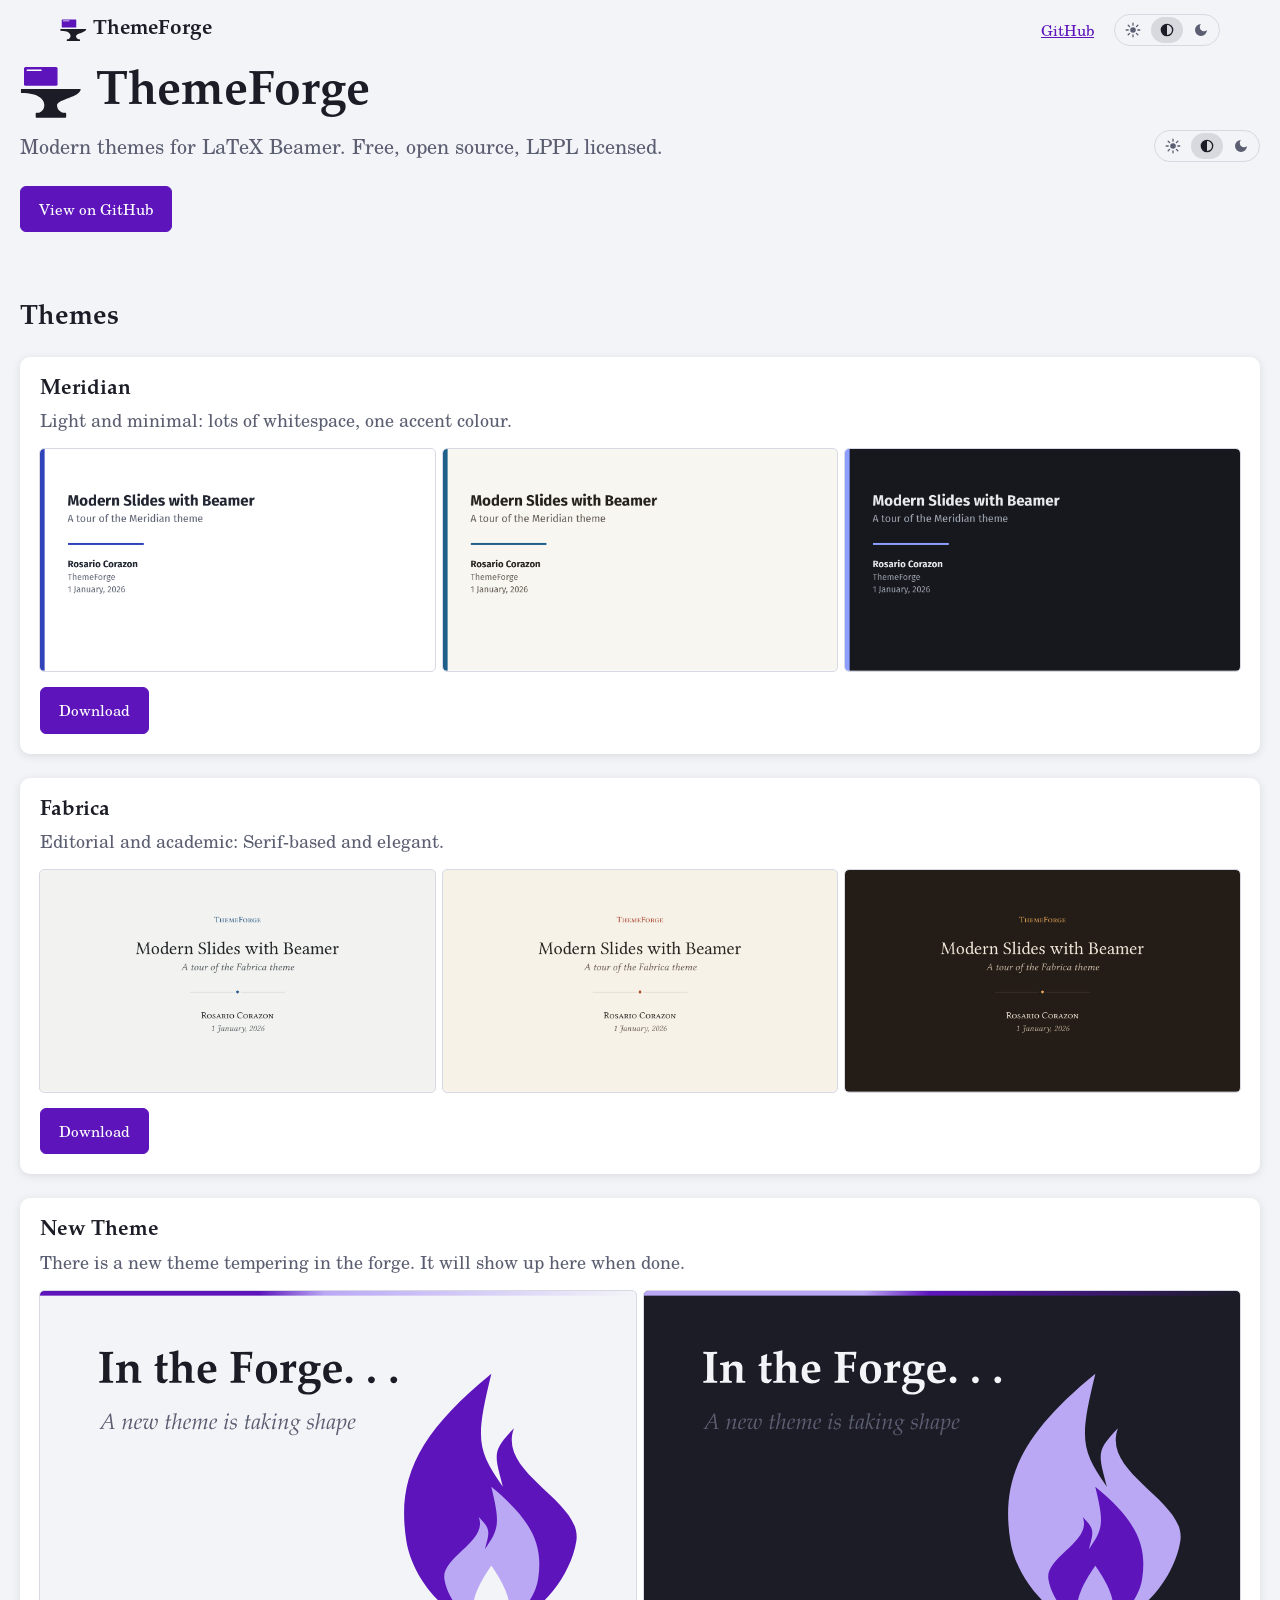
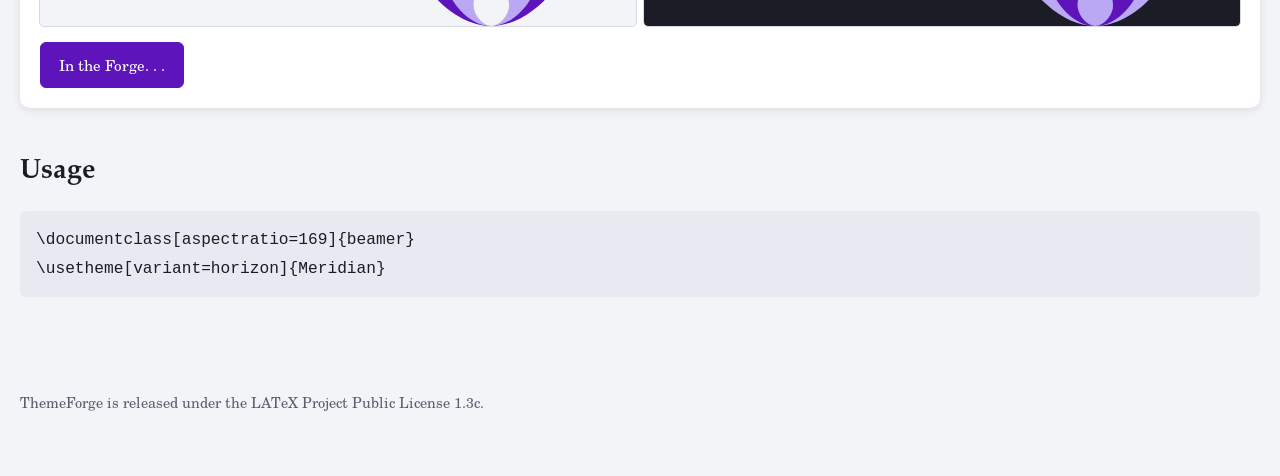
==== docs/index.html @ ceca9fcd "Removed 'coming soon' text. It was redundant, with the 'In the Forge' card." ====
<!DOCTYPE html>
<html lang="en">

<head>
    <meta charset="utf-8">
    <meta name="viewport" content="width=device-width, initial-scale=1">
    <title> ThemeForge: modern Beamer themes</title>
    <script src="mode.js"></script>
    <meta name="description" content="Free, modern themes for LaTeX Beamer presentations.">
    <link rel="stylesheet" href="style.css">
    <link rel="icon" href="icons/favicon.svg" type="image/svg+xml">
    <link rel="apple-touch-icon" href="icons/apple-touch-icon.png">
    <script src="home.js" defer></script>
</head>

<body>
    <header class="site-head reveal">
    <div class="wrap">
        <a class="brand" href="./">
            <svg class="logo" viewBox="35.55 22.88 32.09 27.49" aria-hidden="true">
                <path class="logo-anvil" d="m 67.138019,34.792707 c 0,4.233333 -12.303125,5.38675 -12.303125,8.466666 0,3.079916 3.175,3.96875 3.175,3.96875 h 1.058333 c 0.293158,0 0.529167,0.236009 0.529167,0.529167 v 1.5875 c 0,0.293158 -0.236009,0.529167 -0.529167,0.529167 H 44.25156 c -0.293158,0 -0.529166,-0.236009 -0.529166,-0.529167 v -1.5875 c 0,-0.293158 0.236008,-0.529167 0.529166,-0.529167 h 1.058334 c 0,0 2.910416,-0.888834 2.910416,-3.96875 0,-2.545563 -2.116667,-6.35 -12.170833,-6.35 v -2.116666 z"/>
                <rect class="logo-slide" x="37.636982" y="23.382547" width="17.4625" height="9.8226576" rx="0.79375"/>
                <rect class="logo-title" x="38.959904" y="24.738539" width="7.9375" height="0.79375" rx="0.396875"/>
              </svg>ThemeForge
            </a>
        <nav aria-label="Main">
            <a href="https://github.com/rose-ember-forge/ThemeForge" target="_blank" rel="noopener">GitHub</a>
            <!-- <button type="button" class="mode-btn" id="mode-btn">Auto</button> -->
            <div class="mode-switch" role="group" aria-label="Colour mode">
                <button type="button" data-mode-btn="light" aria-pressed="false" aria-label="Light" title="Light"></button>
                <button type="button" data-mode-btn="auto"  aria-pressed="true"  aria-label="Auto: follow the system" title="Auto"></button>
                <button type="button" data-mode-btn="dark"  aria-pressed="false" aria-label="Dark" title="Dark"></button>
            </div>
        </nav>
    </div>
    </header>

    <header class="hero">
    <h1><svg class="logo" viewBox="35.55 22.88 32.09 27.49" aria-hidden="true">
        <path class="logo-anvil" d="m 67.138019,34.792707 c 0,4.233333 -12.303125,5.38675 -12.303125,8.466666 0,3.079916 3.175,3.96875 3.175,3.96875 h 1.058333 c 0.293158,0 0.529167,0.236009 0.529167,0.529167 v 1.5875 c 0,0.293158 -0.236009,0.529167 -0.529167,0.529167 H 44.25156 c -0.293158,0 -0.529166,-0.236009 -0.529166,-0.529167 v -1.5875 c 0,-0.293158 0.236008,-0.529167 0.529166,-0.529167 h 1.058334 c 0,0 2.910416,-0.888834 2.910416,-3.96875 0,-2.545563 -2.116667,-6.35 -12.170833,-6.35 v -2.116666 z"/>
        <rect class="logo-slide" x="37.636982" y="23.382547" width="17.4625" height="9.8226576" rx="0.79375"/>
        <rect class="logo-title" x="38.959904" y="24.738539" width="7.9375" height="0.79375" rx="0.396875"/>
      </svg>ThemeForge</h1>
    <div class="hero-line" id="hero-line">

        <p>Modern themes for LaTeX Beamer. Free, open source, LPPL licensed.</p>
        <!-- Add `rel="noopener" within <a...> if I ever want that the new tab GitHub not reach back to the ThemeForge page. -->
        <div class="mode-switch" role="group" aria-label="Colour mode">
            <button type="button" data-mode-btn="light" aria-pressed="false" aria-label="Light" title="Light"></button>
            <button type="button" data-mode-btn="auto"  aria-pressed="true"  aria-label="Auto: follow the system" title="Auto"></button>
            <button type="button" data-mode-btn="dark"  aria-pressed="false" aria-label="Dark" title="Dark"></button>
        </div>
    </div>
    <a class="button" href="https://github.com/rose-ember-forge/ThemeForge" target="_blank">View on GitHub</a>
</header>

<main>

    <section id="themes">
        <h2>Themes</h2>

        <div class="cards">

            <article class="card">
              <h3><a href="themes/Meridian/">Meridian</a></h3>
              <p>Light and minimal: lots of whitespace, one accent colour.</p>
              <div class="thumbs">
                <img src="themes/Meridian/img/Meridian-zenith.png" alt="Meridian, zenith variant" loading="lazy">
                <img src="themes/Meridian/img/Meridian-horizon.png" alt="Meridian, horizon variant" loading="lazy">
                <img src="themes/Meridian/img/Meridian-nadir.png"  alt="Meridian, nadir variant" loading="lazy">
              </div>
              <a class="button" href="https://github.com/rose-ember-forge/ThemeForge/releases/latest/download/ThemeForge-Meridian.zip">Download</a>
            </article>

            <article class="card">
              <h3><a href="themes/Fabrica/">Fabrica</a></h3>
              <p>Editorial and academic: Serif-based and elegant.</p>
              <div class="thumbs">
                <img src="themes/Fabrica/img/Fabrica-linen.png" alt="Fabrica, linen variant" loading="lazy">
                <img src="themes/Fabrica/img/Fabrica-paper.png" alt="Fabrica, paper variant" loading="lazy">
                <img src="themes/Fabrica/img/Fabrica-walnut.png" alt="Fabrica, walnut variant" loading="lazy">
              </div>
              <a class="button" href="https://github.com/rose-ember-forge/ThemeForge/releases/latest/download/ThemeForge-Fabrica.zip">Download</a>
            </article>

            <article class="card is-forging">
                <h3>New Theme</h3>
                <p>There is a new theme tempering in the forge. It will show up here when done.</p>
                <div class="thumbs">
                    <img src="img/In-The-Forge-Light.svg" alt="Ïn the forge slide screenshot, light variant" width="1280" height="720" loading="lazy">
                    <img src="img/In-The-Forge-Dark.svg" alt="Ïn the forge slide screenshot, dark variant" width="1280" height="720" loading="lazy">
                </div>
                <span class="button forge-btn">In the Forge. . .</span>
            </article>
        
        </div>
    </section>

    <section id="use">
        <h2>Usage</h2>
        <pre><code>\documentclass[aspectratio=169]{beamer}
\usetheme[variant=horizon]{Meridian}</code></pre>
    </section>
</main>

<footer>
    <p>ThemeForge is released under the LATeX Project Public License 1.3c.</p>
</footer>

</body>
</html>
---- docs/style.css ----
/* Fonts */
@font-face { font-family: "TeX Gyre Pagella"; font-weight: 400; font-style: normal; font-display: swap; src: url("fonts/texgyrepagella-regular-subset.woff2") format("woff2"); }
@font-face { font-family: "TeX Gyre Pagella"; font-weight: 400; font-style: italic; font-display: swap; src: url("fonts/texgyrepagella-italic-subset.woff2") format("woff2"); }
@font-face { font-family: "TeX Gyre Pagella"; font-weight: 700; font-style: normal; font-display: swap; src: url("fonts/texgyrepagella-bold-subset.woff2") format("woff2"); }
@font-face { font-family: "TeX Gyre Schola"; font-weight: 400; font-style: normal; font-display: swap; src: url("fonts/texgyreschola-regular-subset.woff2") format("woff2"); }
@font-face { font-family: "TeX Gyre Schola"; font-weight: 400; font-style: italic; font-display: swap; src: url("fonts/texgyreschola-italic-subset.woff2") format("woff2"); }
@font-face { font-family: "TeX Gyre Schola"; font-weight: 700; font-style: normal; font-display: swap; src: url("fonts/texgyreschola-bold-subset.woff2") format("woff2"); }


/* Colours */


:root {
	color-scheme: light dark;
	/*--bg:         light-dark(#F6F7F9, #131519) ;
    --surface:    light-dark(#FFFFFF, #1B1E24) ;
    --ink:        light-dark(#1C1F26, #E7E9ED) ;
    --muted:      light-dark(#586070, #A3AAB6) ;
    --line:       light-dark(#D9DDE3, #2E333C) ;
    --accent:     light-dark(#7F1734, #DF537B) ;
    --on-accent:  light-dark(#FFFFFF, #1B1E24) ;
    --code-bg:    light-dark(#ECEEF2, #22262D) ;
    --shadow:     light-dark(rgba(0, 0, 0, 0.1), rgba(0, 0, 0, 0.4);) 

	--edge: 		color-mix(in srgb, var(--ink) 30%, transparent); */

	/* Verdigris Palette */	
 	/* --bg:         light-dark(#F2F7F2, #111D15);
    --surface:    light-dark(#FFFFFF, #191F1E);
    --ink:        light-dark(#18201E, #E5EFE9);
    --muted:      light-dark(#55625E, #9EACA8);
    --line:       light-dark(#D3DBD8, #2A3432);
    --accent:     light-dark(#0b6150, #5eddc2);
    --on-accent:  light-dark(#FFFFFF, #0C1F1B);
    --code-bg:    light-dark(#E6ECEA, #1F2726);
    --shadow:     light-dark(rgba(0, 0, 0, 0.10), rgba(0, 0, 0, 0.4)); */

	/* Temper Palette */
	--bg:         light-dark(#F3F4F8, #13131A);
    --surface:    light-dark(#FFFFFF, #1B1C25);
    --ink:        light-dark(#1B1C26, #E8E8EF);
    --muted:      light-dark(#5A5E70, #A5A8BA);
    --line:       light-dark(#D6D9E4, #2E3040);
    --accent:     light-dark(#5D15BB, #BAA8F5);
    --on-accent:  light-dark(#FFFFFF, #17132B);
    --code-bg:    light-dark(#E8EAF2, #222331);
    --shadow:     light-dark(rgba(0, 0, 0, 0.10), rgba(0, 0, 0, 0.4));

	/* Brass Palette */
	/* --bg:         light-dark(#F5F4F0, #161513);
    --surface:    light-dark(#FFFFFF, #1E1D1A);
    --ink:        light-dark(#1F1D19, #ECEAE4);
    --muted:      light-dark(#605B50, #ACA79B);
    --line:       light-dark(#DDD9CF, #33312B);
    --accent:     light-dark(#7A5A0A, #DDB95C);
    --on-accent:  light-dark(#FFFFFF, #1E1806);
    --code-bg:    light-dark(#ECE9E1, #25231F);
    --shadow:     light-dark(rgba(0, 0, 0, 0.10), rgba(0, 0, 0, 0.4)); */

	/* Fonts */
	--font-heading:     "TeX Gyre Pagella", "Palatino Linotype", Palatino, serif;
	--font-body:        "TeX Gyre Schola", "Century Schoolbook", Georgia, serif;
	--font-code:        "Fira Mono", ui-monospace, Consolas, monospace;
}

:root[data-mode="light"] { color-scheme: light; }
:root[data-mode="dark"] { color-scheme: dark; }


/* Fade to change looks */
:root { --fade: 800ms; }
@media (prefers-reduced-motion: no-preference) {
	:root.is-switching,
	:root.is-switching *,
	:root.is-switching *::before,
	:root.is-switching *::after {
		transition: background-color var(--fade) ease, 
					color var(--fade) ease,
		            border-color var(--fade) ease, 
					box-shadow var(--fade) ease,
					fill var(--fade) ease,
		            outline-color var(--fade) ease !important;
	}
}

body, .card, .panel, pre {
    transition: background-color 800ms ease, color 1300ms ease, border-color 800ms ease;
}
@media (prefers-reduced-motion: reduce) {
    * {transition: none !important;}
}


/* Base */
* { box-sizing: border-box; }
body {
	margin: 0;
	background: var(--bg);
	color: var(--ink);
	font-family: var(--font-body);
	font-size: 18px;
	line-height: 1.6;
}
main, .hero, footer {
	max-width: 1280px;
	margin: 0 auto;
	padding: 0 20px;
}
h1, h2, h3 { 
    font-family: var(--font-heading); 
    line-height: 1.2; 
}
a { color: var(--accent); }
:focus-visible { 
    outline: 3px solid var(--accent); 
    outline-offset: 3px; 
}


/* Header */
.hero { 
    padding-top: 64px; 
    padding-bottom: 48px; 
}
.hero h1 { 
    font-size: clamp(2.25rem, 10vw, 3rem);
    margin: 0 0 8px;
}
.hero p { 
    font-size: 1.25rem; 
    color: var(--muted); 
    margin: 0 0 24px; 
}
.button {
    display: inline-block;
    padding: 10px 18px;
    border: 1px solid var(--accent);
    border-radius: 6px;
    background: var(--accent);
    color: var(--on-accent);
    font: inherit;
    font-size: .95rem;
    text-decoration: none;
    cursor: pointer;
	/* transition: background-color 800ms ease, color 800ms ease; */
}

.button.quiet { 
    background: transparent; 
    color: var(--accent); 
}

/* Theme cards on the home page */
.cards {
	display: grid;
	grid-template-columns: 1fr;
	gap: 24px;
}
.card {
	position: relative;          /* the stretched link below fills this box */
	padding: 20px;
	border-radius: 10px;
	background: var(--surface);
	box-shadow: 0 2px 10px var(--shadow);
}
.card:hover { 
	box-shadow: 0 4px 18px var(--shadow); 
	/* transform: translateY(-2px); */
}
.card h3 { margin: 0 0 4px; }
.card h3 a { 
    color: inherit; 
    text-decoration: none; 
}
.card h3 a::after {            /* the stretched link: covers the whole card */
	content: "";
	position: absolute;
	inset: 0;
	border-radius: inherit;
}
.card:focus-within { 
	outline: 3px solid var(--accent); 
	outline-offset: 2px; 
}
.card h3 a:focus-visible { outline: none; }   /* the card shows the outline instead */
.card p { 
	margin: 0 0 14px; 
	color: var(--muted); 
}
.thumbs {
	display: grid;
	grid-template-columns: repeat(3, 1fr);
	gap: 8px;
	margin-bottom: 16px;
}
.thumbs img {
	display: block;
	width: 100%;
	height: auto;
	border-radius: 4px;
	outline: 1px solid var(--line);   /* keeps white slides visible on a white card */
}
.card .button {
	position: relative;          /* lifts the button above the stretched link */
	z-index: 1;
}

/* A card for a theme still in the forge */
.card.is-forging .thumbs { grid-template-columns: 1.5fr 1.5fr; }
.card.is-forging:hover { box-shadow: 0 2px 10px var(--shadow); }
.button.forg-btn {
	background: transparent;
	color: var(--muted);
	cursor: default;
	user-select: none;
}

/* Theme pages */
/* Sticky header: brand on the left, links and the mode button on the right.
   --head-h is its height. Everything else that sticks to the top
   (the floating look switcher) sits below it, using the same number. */
:root { --head-h: 60px; }
html { scroll-padding-top: calc(var(--head-h) + 12px); }   /* #links don't land under the header */

.site-head {
	position: sticky;
	top: 0;
	z-index: 20;                          /* above the look switcher (10) */
	border-bottom: 1px solid var(--line);
	background: color-mix(in srgb, var(--bg) 85%, transparent);
	backdrop-filter: blur(12px);
	-webkit-backdrop-filter: blur(12px);
}
@supports not ((backdrop-filter: blur(1px)) or (-webkit-backdrop-filter: blur(1px))) {
	.site-head { background: var(--bg); }
}
.site-head .wrap {
	max-width: 1200px;
	min-height: var(--head-h);
	margin: 0 auto;
	padding: 0 20px;
	display: flex;
	align-items: center;
	justify-content: space-between;
	gap: 16px;
}
.brand {
	font-family: var(--font-heading);
	font-weight: 700;
	font-size: 1.3rem;
	color: var(--ink);
	text-decoration: none;
}
.site-head nav {
	display: flex;
	gap: 20px;
	font-size: .95rem;
	align-items: center;
}

@media (max-width: 480px) {
	.brand { font-size: 1.15rem; }
	.site-head nav { gap: 14px; }
}

main .wrap { padding-top: 40px; }
main .wrap > * { min-width: 0; }   /* long code scrolls inside its box instead of widening the page */
.intro {
	display: grid;
	gap: 14px;
	max-width: 60rem;
}
.intro h1 { font-size: clamp(2.4rem, 6vw, 3.6rem); margin: 0; }
.intro p { margin: 0; }
.crumb {
	font-size: .9rem;
	color: var(--muted);
}
.actions {
	display: flex;
	gap: 12px;
	flex-wrap: wrap;
	margin-top: 6px;
}
.site-foot { border-top: 1px solid var(--line); }

.back { 
	display: inline-block; 
	margin-bottom: 16px; 
}
section { margin-bottom: 48px; }
.variants {
	display: grid;
	grid-template-columns: repeat(auto-fit, minmax(280px, 1fr));
	gap: 20px;
}
figure { margin: 0; }
figcaption { 
	margin-top: 6px; 
	color: var(--muted); 
	font-size: .9rem; 
}
table { 
	border-collapse: collapse; 
	width: 100%; 
}
th, td { 
	text-align: left; 
	padding: 8px 12px; 
	border-bottom: 1px solid var(--line); 
}

/* Background for the screenshots and live slide*/
.gallery, .live-figure {
	background: color-mix(in srgb, var(--ink) 12%, var(--bg));
	padding: 24px;
	border-radius: 12px;
}

/* Code */
pre {
	background: var(--code-bg);
	padding: 14px 16px;
	border-radius: 6px;
	overflow-x: auto;
	margin: 0;
}
code { 
	font-family: var(--font-code); 
	font-size: .9em; 
}

/* Click to enlarge (zoom.js) */
.zoom { 
	display: block; 
	cursor: zoom-in; 
}
.zoom img {
	display: block;
	width: 100%;
	height: auto;
	border-radius: 6px;
	box-shadow: 0 2px 10px var(--shadow);
}
.zoom-view {
	padding: 0;
	border: none;
	background: transparent;
	max-width: 95vw;
	max-height: 95vh;
	overflow: visible;
	cursor: zoom-out;
}
.zoom-view::backdrop { background: rgba(0, 0, 0, .8); }
.zoom-view img {
	display: block;
	max-width: 95vw;
	max-height: 90vh;
	width: auto;
	height: auto;
	border-radius: 6px;
}
.zoom-view button {
	position: absolute;
	top: 8px;
	right: 8px;
	width: 36px;
	height: 36px;
	border: none;
	border-radius: 50%;
	background: var(--surface);
	color: var(--ink);
	font-size: 22px;
	line-height: 1;
	cursor: pointer;
	box-shadow: 0 1px 6px rgba(0, 0, 0, .3);
}

/* Look switcher  */
.look { 
	display: grid; 
	gap: 8px; 
}
.look .label { 
	font-size: .9rem; 
	color: var(--muted); 
}

.look-label {
	margin: 0 0 8px;
	font-size: 0.9rem;
	color: var(--muted);
}
/* The look bar holds two pills: "ThemeForge default" on its own, and the
   variants together. Side by side on wide screens, stacked on phones.
   The whole bar is sticky, but only the variants float: the default fades
   out and the variants slide to the middle.
   Rule: nothing inside the bar may change size when it floats. If the bar
   gets shorter, the browser shifts the page to make up for it, which
   un-floats the bar, which makes it taller again... and the page judders.
   So the default is hidden with opacity/visibility (it keeps its space),
   never with display: none. */
.look-bar {
	position: sticky;
	display: flex;
	flex-wrap: wrap;
	gap: 8px;
	/* --variants-y is how far the variants sit below the top of the bar
	   (0 when side by side, one row when stacked). theme-page.js measures it.
	   Subtracting it makes the variants, not the hidden default, line up
	   under the header. */
	top: calc(var(--head-h) + 12px - var(--variants-y, 0px));
	z-index: 10;
	margin-bottom: 48px;
	container-type: inline-size;
	pointer-events: none;
}
.look-bar .seg { pointer-events: auto; }

.look-bar .look-default {
	transition: opacity 300ms ease, visibility 300ms;
}
.look-bar.is-floating .look-default {
	opacity: 0;
	visibility: hidden;                   /* also takes it out of Tab order */
}

.look-bar .look-variants {
	transition: translate 500ms ease,
				background-color 500ms ease,
				box-shadow 500ms ease,
				border-color 500ms ease;
}
/* --variants-x is how far the variants sit from the left of the bar
   (the default's width + gap when side by side, 0 when stacked). */
.look-bar.is-floating .look-variants {
	translate: calc(50cqw - 50% - var(--variants-x, 0px)) 0;
	background: color-mix(in srgb, var(--surface) 90%, transparent);
	backdrop-filter: blur(12px) saturate(1.3);
	-webkit-backdrop-filter: blur(12px) saturate(1.3);
	border-color: color-mix(in srgb, var(--ink) 16%, transparent);
	box-shadow: 0 1px 2px var(--shadow), 0 8px 24px var(--shadow);
}

/* Phones: stack them, the default as wide as the variants. */
@media (max-width: 520px) {
	.look-bar {
		display: grid;
		grid-template-columns: max-content;
		justify-content: center;
	}
	.look-bar .look-default { justify-self: stretch; }
	.look-default button { width: 100%; }
}

@supports not ((backdrop-filter:blur(1px)) or (-webkit-backdrop-filter: blur(1px))) {
	.look-bar.is-floating .look-variants {
		background: color-mix(in srgb, var(--surface) 96%, transparent);
	}
}

@media (prefers-reduced-motion: reduce) {
	.look-bar .look-default, .look-bar .look-variants { transition: none; }
}

.seg { 
	display: inline-flex; 
	flex-wrap: wrap; 
	border: 1px solid var(--line); 
	border-radius: 8px; 
	overflow: hidden; 
	background: var(--surface); 
	justify-self: start; 
}
.seg button { 
	border: 0; 
	background: transparent; 
	color: var(--ink); 
	font: inherit; 
	font-size: .95rem; 
	padding: 8px 16px; 
	cursor: pointer; 
}
.seg button + button { border-left: 1px solid var(--line); }
.seg button[aria-pressed="true"] { 
	background: var(--accent); 
	color: var(--on-accent); 
}

/* Screenshots: three rows of two */
.shots, .try {
	display: grid;
	gap: 16px;
}
.shots h2, .try h2 { margin: 0; }
.gallery {
	display: grid;
	grid-template-columns: 1fr 1fr;
	gap: 24px;
}
.gallery figure {
	display: grid;
	gap: 6px;
	min-width: 0;
}
.gallery figcaption, .live-figure figcaption, .note {
	margin: 0;
	font-size: .95rem;
	color: var(--muted);
	text-align: center;
}
.gallery .zoom img {
	aspect-ratio: 16 / 9;
	outline: 1px solid var(--line);   /* keeps dark slides visible on a dark page */
}

/* Live slide: full width of the page */
.live-figure {
	display: grid;
	gap: 8px;
	container-type: inline-size;
	container-name: live-figure;
}


/* Customise panel */
.panel { 
	background: var(--surface); 
	border: 1px solid var(--line); 
	border-radius: 12px; 
}
.panel > summary { 
	cursor: pointer; 
	padding: 14px 18px; 
	font-weight: 700; 
	font-family: var(--font-heading); 
}
.panel .inner { 
	padding: 0 28px 18px; 
	display: grid; 
	gap: 14px; 
}
.panel[open] > summary { background: linear-gradient(var(--line), var(--line)) center bottom / 95% 1px no-repeat; }
.panel[open] .inner { padding-top: 18px; }
.swatches { 
	display: flex; 
	gap: 10px; 
	flex-wrap: wrap; 
	align-items: center; 
}
.swatch { 
	width: 34px; 
	height: 34px; 
	border-radius: 50%; 
	border: 2px solid var(--surface); 
	box-shadow: 0 0 0 1px var(--line); 
	cursor: pointer; 
	padding: 0; 
}
.swatch[aria-pressed="true"] { box-shadow: 0 0 0 2px var(--ink); }
.picker { 
	display: flex; 
	gap: 10px; 
	align-items: center; 
	flex-wrap: wrap; 
	font-size: 0.95rem; 
}
.picker input[type="color"] { 
	width: 44px; 
	height: 34px; 
	border: 1px solid var(--line); 
	border-radius: 6px; 
	background: var(--surface); 
	padding: 2px; 
}
.contrast { 
	font-size: 0.9rem; 
	margin: 0; 
	color: var(--muted); 
}
.contrast.warn { color: var(--ink); }
.contrast.warn::before { content: "⚠ "; }

@media (min-width: 720px) {
	.panel .inner {
		grid-template-columns: minmax(0, 1fr) minmax(0, 20rem);
		grid-template-rows: auto auto auto 1fr;   /* the empty 4th row soaks up the key's extra height */
		align-items: start;
	}
	.panel .inner > * { grid-column: 1; }
	.panel .inner > .grades { grid-column: 2; grid-row: 1 / -1; }
}
.grades {
	padding: 12px 14px;
	border-radius: 8px;
	background: color-mix(in srgb, var(--ink) 5%, var(--surface));
	font-size: .85rem;
	line-height: 1.45;
	color: var(--muted);
}
.grades h3 { margin: 0 0 6px; font-size: .95rem; color: var(--ink); }
.grades p { margin: 0 0 8px; }
.grades dl { margin: 0; display: grid; grid-template-columns: auto 1fr; gap: 4px 10px; }
.grades dt { font-weight: 700; color: var(--ink); }
.grades dd { margin: 0; }

/* Snippet + copy button */
.snippet { 
	display: grid; 
	gap: 8px; 
	grid-template-columns: minmax(0, 1fr); 
}
.snippet .row { 
	display: flex; 
	gap: 10px; 
	align-items: stretch; 
}
.snippet pre { 
	flex: 1; 
	min-width: 0; 
}
.copied { 
	font-size: 0.85rem; 
	color: var(--muted); 
	min-height: 1.4em; 
}

.live-stage {
	container-type: inline-size;
	display: grid;
	grid-template-columns: minmax(0, 1fr) auto;
	gap: 16px;
	width: 100%;
	/* Keep the slide no taller than about 55% of the screen, so the heading,
	   slide, squares and the Customise button fit on one screen.
	   55vh x 16/9 is the slide's width at that height; 140px is the squares' column. */
	max-width: calc(55vh * 16 / 9 + 16px + 140px);
	max-width: calc(55svh * 16 / 9 + 16px + 140px);   /* svh ignores the phone's sliding address bar */
	margin-inline: auto;
}
.live-slot { 
	container-type: inline-size; /* the slide's 100cqw = this box */
}   

.pairs {
	--t: min(9cqw, 104px);           /* square side: 9% of the stage, at most 104px */
	list-style: none;
	margin: 0;
	padding: 0;
	display: flex;
	flex-direction: column;
	justify-content: space-between;  /* spread the four squares over the slide's height */
	gap: 8px;
}
.pair {
	display: grid;
	justify-items: center;
	gap: 4px;
}
.pair-chip {
	width: var(--t);
	aspect-ratio: 1;
	display: grid;
	place-content: center;
	text-align: center;
	border-radius: 10px;
	box-shadow: 0 0 0 1px var(--edge);
	font-family: inherit;
}
.pair-chip b {
	font-size: calc(var(--t) * .36);
	line-height: 1;
}
.pair-ratio {
	font-size: max(10px, calc(var(--t) * .12));
	margin-top: 4px;
	font-variant-numeric: tabular-nums;
}
.pair-name {
	font-size: .75rem;
	line-height: 1.2;
	color: var(--muted);
	white-space: nowrap;
}

/* Narrow tray: the squares move under the slide, in one row */
@container live-figure (max-width: 760px) {
	.live-stage { grid-template-columns: minmax(0, 1fr); }
	.pairs {
		--t: min(17cqw, 88px);
		flex-direction: row;
		justify-content: space-around;
	}
	.pair-name { white-space: normal; text-align: center; max-width: calc(var(--t) + 16px); }
}


/* Footer */
footer { 
	padding-top: 32px; 
	padding-bottom: 48px; 
	color: var(--muted); 
	font-size: .9rem; 
}

@media (max-width: 760px) {
	.gallery { grid-template-columns: 1fr; }
	.snippet .row { flex-direction: column; }
}

/* ---- Mode switch: sun, half and half, moon --------------------------- */
/* Three icon buttons in a pill. The icons are files in docs/icons/, used as
   masks: the file gives the shape, background-color gives the colour, so
   the icons follow every look. Swap the files to change the drawings. */
.mode-switch {
	display: inline-flex;
	gap: 2px;
	padding: 2px;
	border: 1px solid var(--line);
	border-radius: 999px;
}
.mode-switch button {
	width: 32px;
	height: 26px;
	padding: 0;
	border: 0;
	border-radius: 999px;
	background: transparent;
	color: var(--muted);
	cursor: pointer;
	display: grid;
	place-items: center;
}
.mode-switch button::before {
	content: "";
	width: 16px;
	height: 16px;
	background-color: currentColor;
	-webkit-mask: center / contain no-repeat;
	mask: center / contain no-repeat;
}
.mode-switch [data-mode-btn="light"]::before { -webkit-mask-image: url("icons/mode-light.svg"); mask-image: url("icons/mode-light.svg"); }
.mode-switch [data-mode-btn="auto"]::before  { -webkit-mask-image: url("icons/mode-auto.svg");  mask-image: url("icons/mode-auto.svg"); }
.mode-switch [data-mode-btn="dark"]::before  { -webkit-mask-image: url("icons/mode-dark.svg");  mask-image: url("icons/mode-dark.svg"); }
.mode-switch button:hover { color: var(--ink); }
.mode-switch button[aria-pressed="true"] {
	background: color-mix(in srgb, var(--ink) 12%, transparent);
	color: var(--ink);
}
.mode-switch button:focus-visible { outline: 2px solid var(--accent); outline-offset: 1px; }
/* A theme look sets its own colours, so the switch would do nothing there */
:root[data-look] .mode-switch { display: none; }

/* ---- Home page: description line with the switch at its right end ---- */
.hero-line {
	display: flex;
	align-items: center;
	justify-content: space-between;
	gap: 12px 24px;
	flex-wrap: wrap;
	margin-bottom: 24px;
}
.hero .hero-line p { margin: 0; }

/* ---- Home page: the header slides in after the description ------------ */
/* fixed instead of sticky, so it takes no room at the top while hidden */
.site-head.reveal {
	position: fixed;
	left: 0;
	right: 0;
	background: transparent;
	border-bottom-color: transparent;
	backdrop-filter: none;
	-webkit-backdrop-filter: none;
	pointer-events: none;                 /* see-through header: clicks go to the page */
	transition: background-color 200ms ease, border-color 200ms ease;
}
.site-head.reveal .brand { visibility: hidden; }
.site-head.reveal.is-shown {
	background: color-mix(in srgb, var(--bg) 85%, transparent);
	border-bottom-color: var(--line);
	backdrop-filter: blur(12px);
	-webkit-backdrop-filter: blur(12px);
	pointer-events: auto;
}
.site-head.reveal.is-shown .brand { visibility: visible; }
.site-head.reveal nav {
	opacity: 0;
	visibility: hidden;                   /* hidden links can't be reached with Tab */
	transition: opacity 200ms ease, visibility 0s linear 200ms;
}
.site-head.reveal.has-nav nav {
	opacity: 1;
	visibility: visible;
	transition: opacity 200ms ease, visibility 0s;
}
.hero h1 { transform-origin: 0 0; }   

/* ---- Logo before "ThemeForge" (header brand and home title) ---------- */
.logo-anvil { fill: var(--ink); }
.logo-slide { fill: var(--accent); }
.logo-title { fill: var(--on-accent); }
.brand, .hero h1 {
	display: flex;
	align-items: center;
	gap: .3em;              /* in em, so the gap grows and shrinks with the text */
}
.brand .logo, .hero h1 .logo {
	height: 1.1em;          /* a little taller than the capitals */
	width: auto;
	flex: none;             /* never squashed on a narrow screen */
}
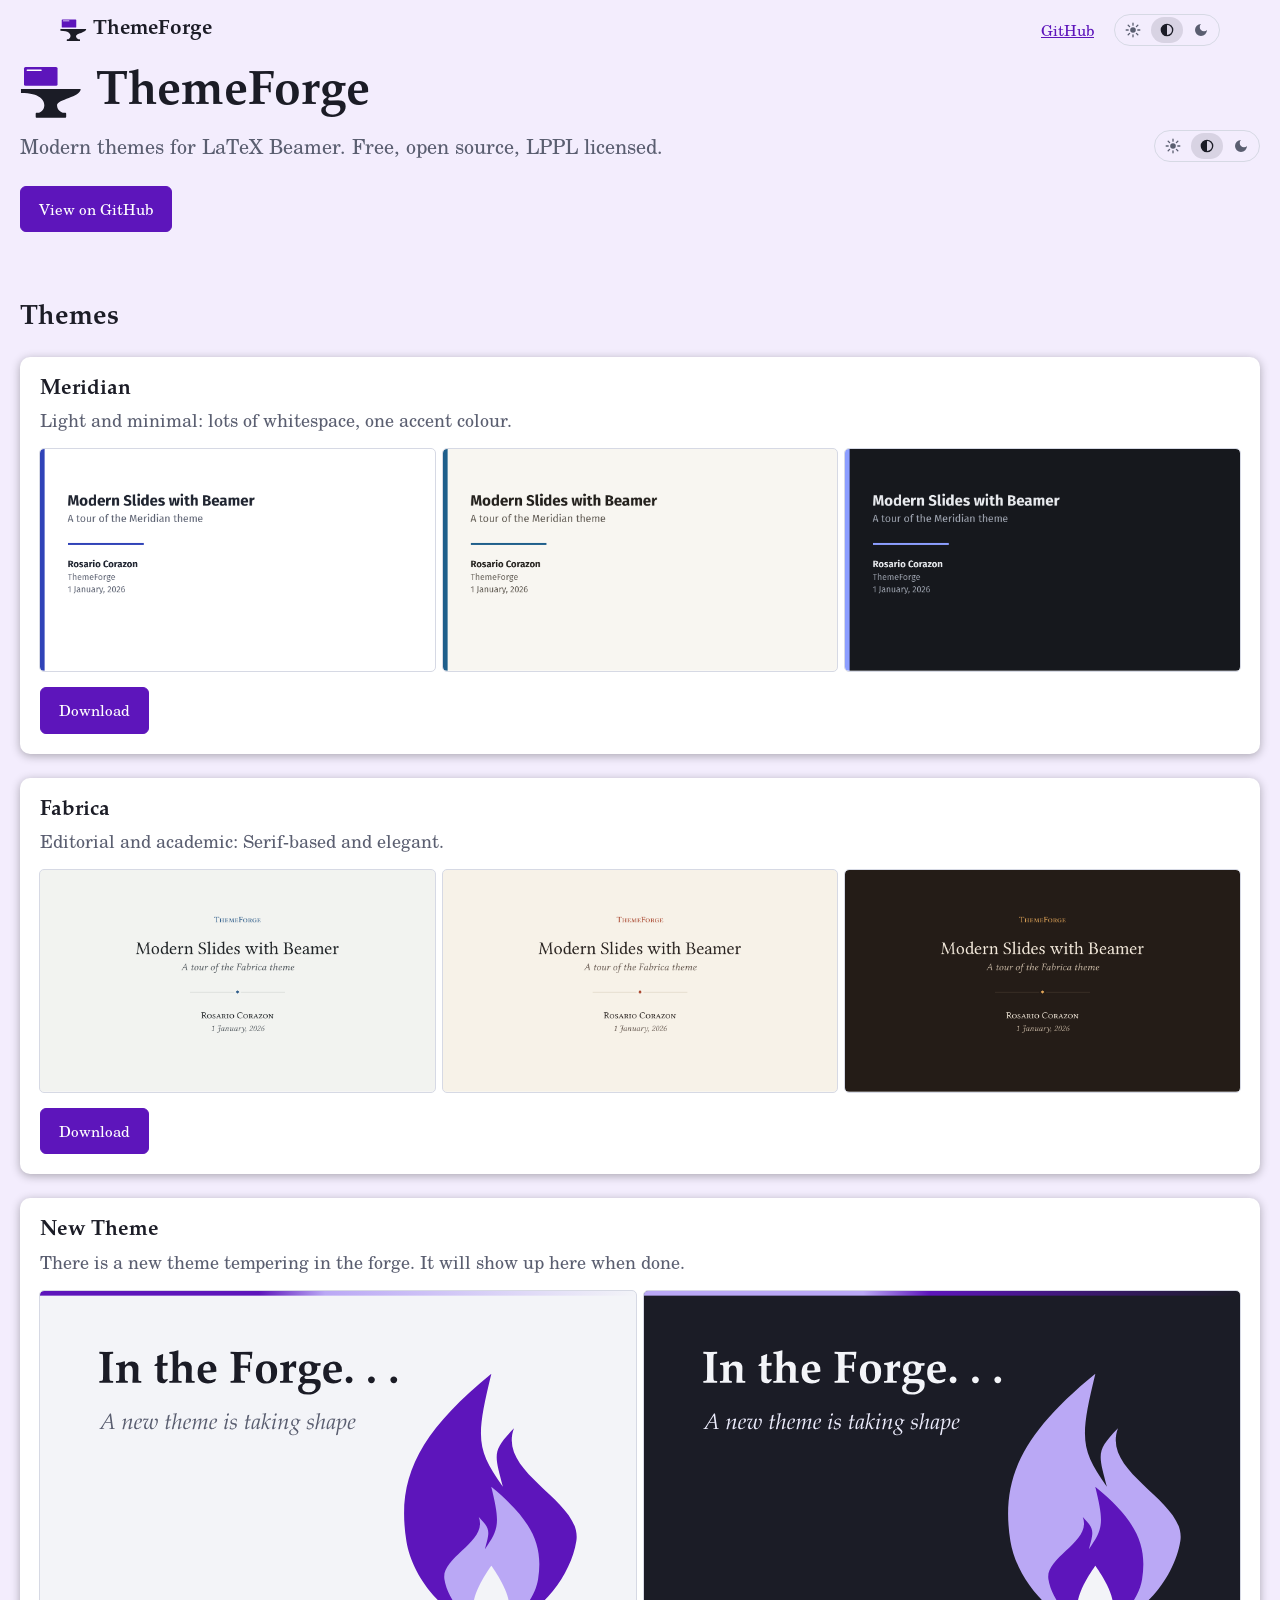
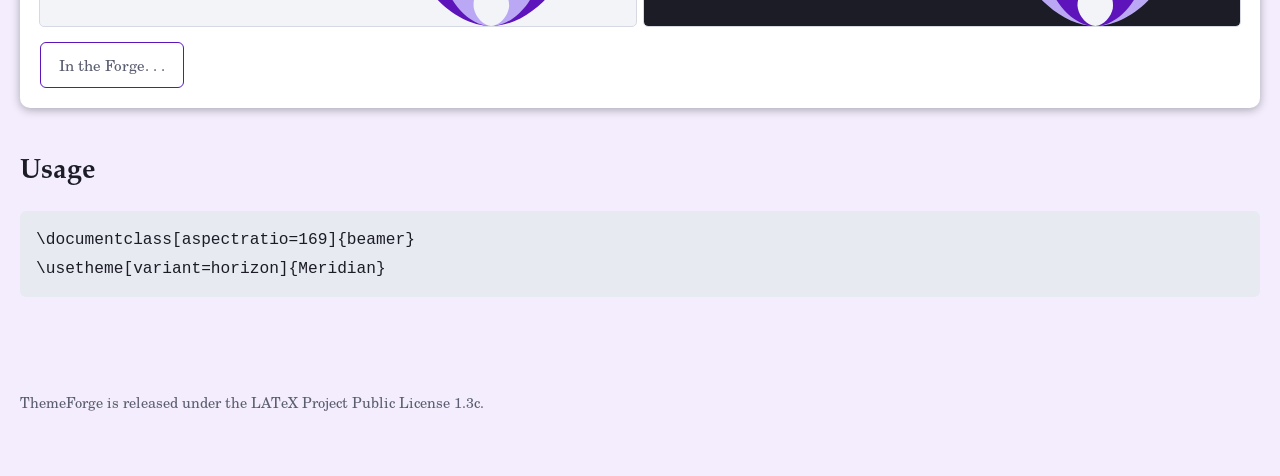
==== commit 86df95c6: "Added a fancy animation page where users go if they click the In-the-Forge card." ====
--- a/docs/index.html
+++ b/docs/index.html
@@ -84,7 +84,7 @@
             </article>
 
             <article class="card is-forging">
-                <h3>New Theme</h3>
+                <h3><a href="forge/">New Theme</a></h3>
                 <p>There is a new theme tempering in the forge. It will show up here when done.</p>
                 <div class="thumbs">
                     <img src="img/In-The-Forge-Light.svg" alt="Ïn the forge slide screenshot, light variant" width="1280" height="720" loading="lazy">
--- a/docs/style.css
+++ b/docs/style.css
@@ -20,9 +20,9 @@
     --accent:     light-dark(#7F1734, #DF537B) ;
     --on-accent:  light-dark(#FFFFFF, #1B1E24) ;
     --code-bg:    light-dark(#ECEEF2, #22262D) ;
-    --shadow:     light-dark(rgba(0, 0, 0, 0.1), rgba(0, 0, 0, 0.4);) 
-
-	--edge: 		color-mix(in srgb, var(--ink) 30%, transparent); */
+    --shadow:     light-dark(rgba(0, 0, 0, 0.1), rgba(0, 0, 0, 0.4);) */
+
+	--edge: 		color-mix(in srgb, var(--ink) 30%, transparent); 
 
 	/* Verdigris Palette */	
  	/* --bg:         light-dark(#F2F7F2, #111D15);
@@ -36,7 +36,7 @@
     --shadow:     light-dark(rgba(0, 0, 0, 0.10), rgba(0, 0, 0, 0.4)); */
 
 	/* Temper Palette */
-	--bg:         light-dark(#F3F4F8, #13131A);
+	--bg:         light-dark(#F3EDFD, #261325);
     --surface:    light-dark(#FFFFFF, #1B1C25);
     --ink:        light-dark(#1B1C26, #E8E8EF);
     --muted:      light-dark(#5A5E70, #A5A8BA);
@@ -44,7 +44,7 @@
     --accent:     light-dark(#5D15BB, #BAA8F5);
     --on-accent:  light-dark(#FFFFFF, #17132B);
     --code-bg:    light-dark(#E8EAF2, #222331);
-    --shadow:     light-dark(rgba(0, 0, 0, 0.10), rgba(0, 0, 0, 0.4));
+    --shadow:     light-dark(rgba(0, 0, 0, 0.30), rgba(255, 255, 255, 0.2));
 
 	/* Brass Palette */
 	/* --bg:         light-dark(#F5F4F0, #161513);
@@ -208,7 +208,7 @@
 /* A card for a theme still in the forge */
 .card.is-forging .thumbs { grid-template-columns: 1.5fr 1.5fr; }
 .card.is-forging:hover { box-shadow: 0 2px 10px var(--shadow); }
-.button.forg-btn {
+.button.forge-btn {
 	background: transparent;
 	color: var(--muted);
 	cursor: default;
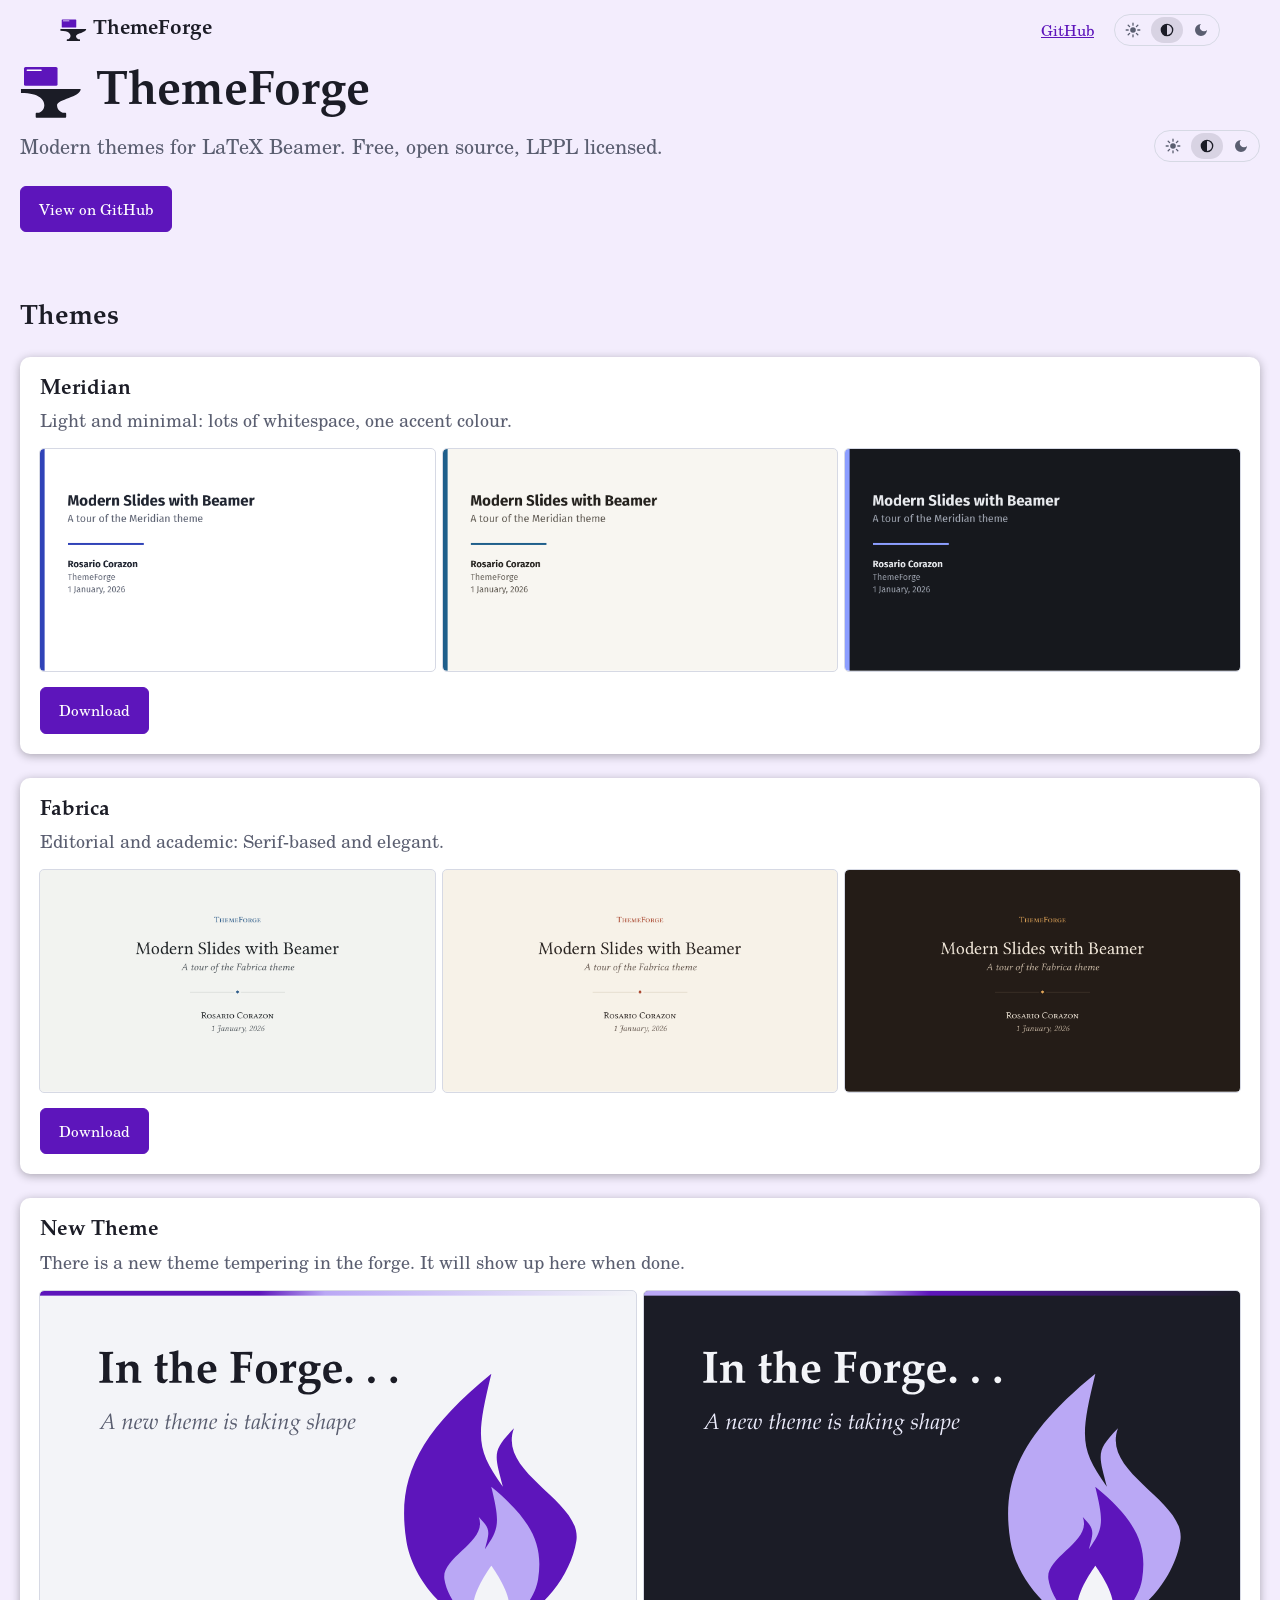
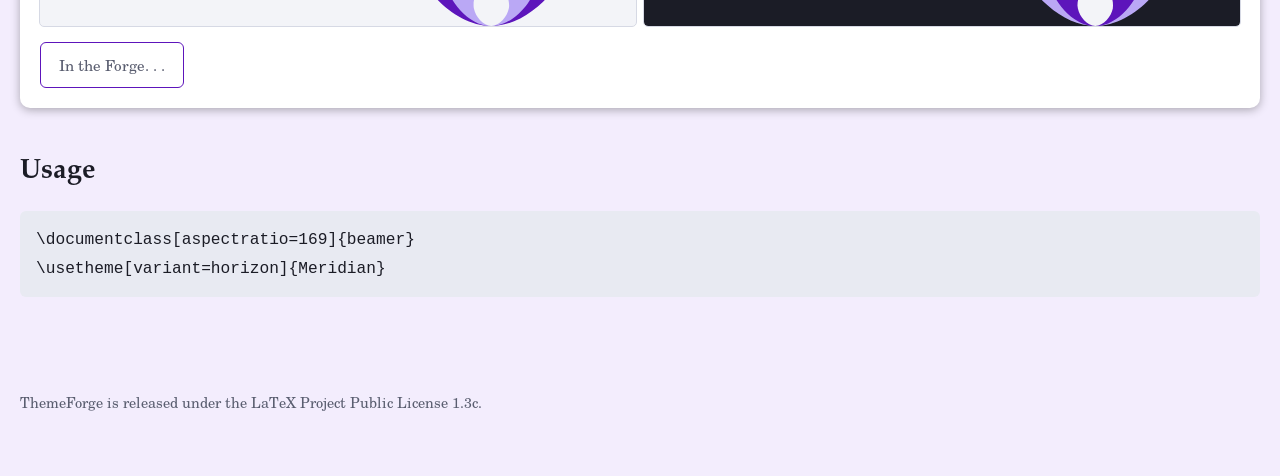
==== commit 75fe4237: "Issue report forms added. To be tested." ====
--- a/docs/index.html
+++ b/docs/index.html
@@ -104,7 +104,7 @@
 </main>
 
 <footer>
-    <p>ThemeForge is released under the LATeX Project Public License 1.3c.</p>
+    <p>ThemeForge is released under the LaTeX Project Public License 1.3c.</p>
 </footer>
 
 </body>
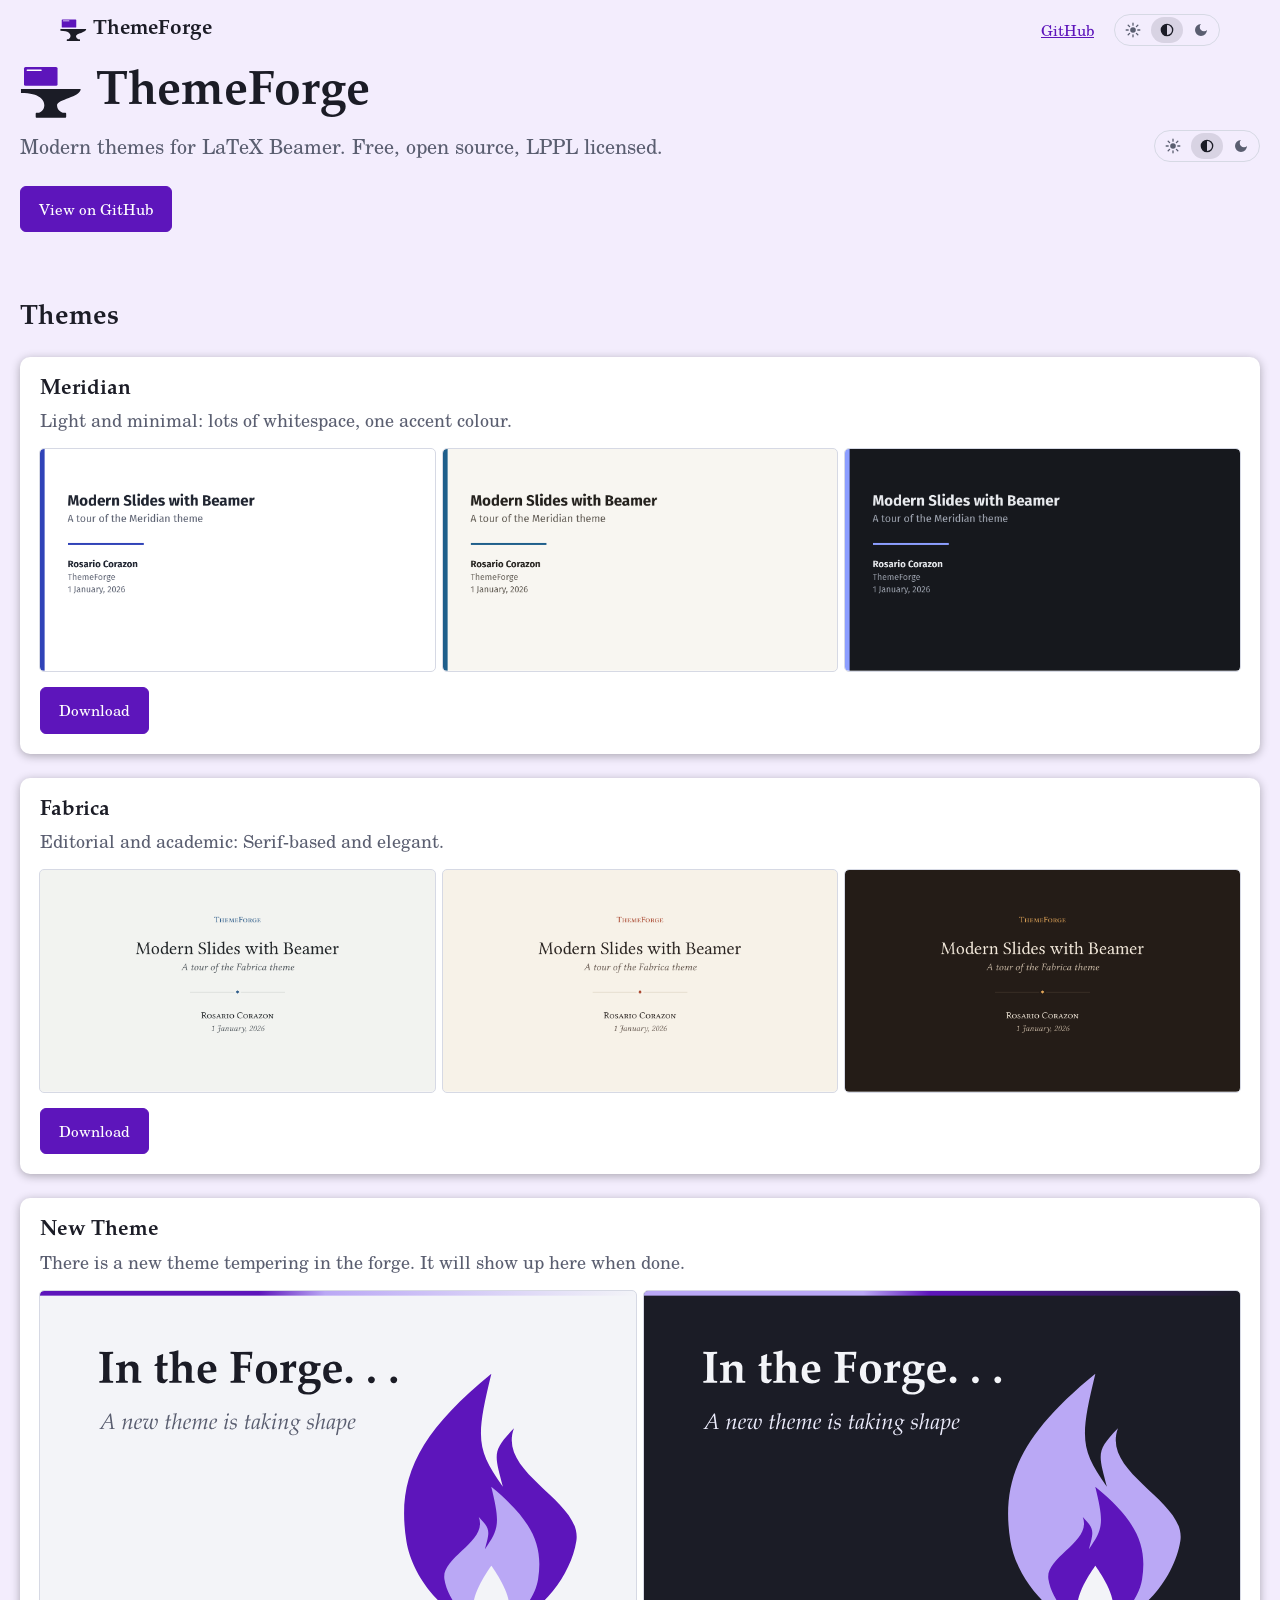
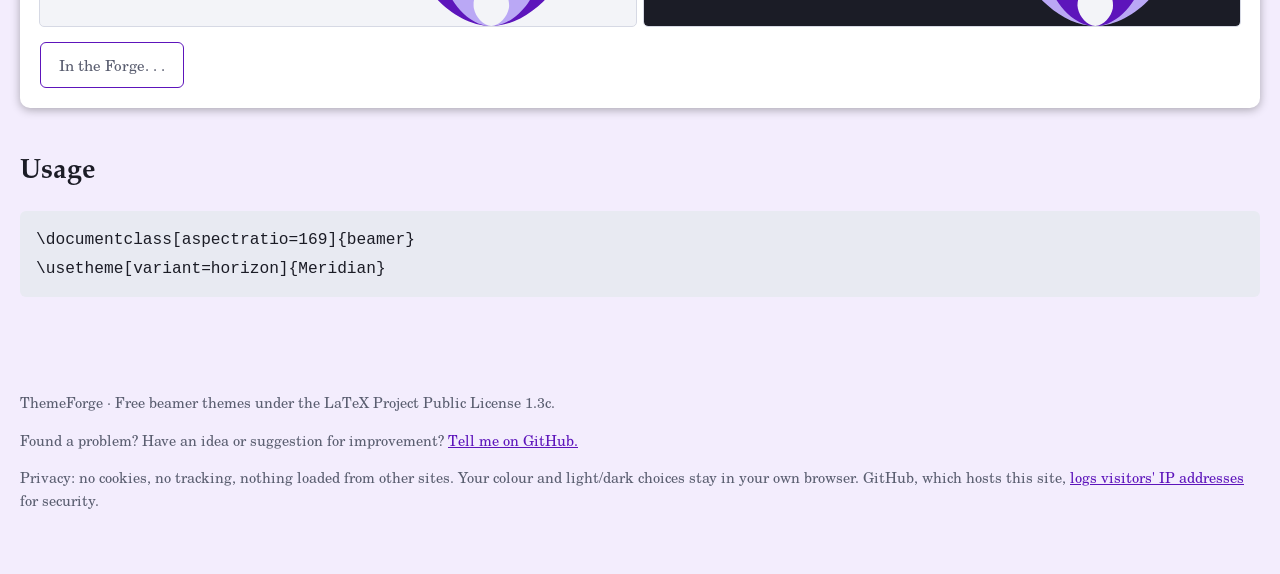
==== commit 740fa513: "Finishing touches added: - Version numbers to theme pages - Link preview improvements - Privacy note" ====
--- a/docs/index.html
+++ b/docs/index.html
@@ -7,6 +7,11 @@
     <title> ThemeForge: modern Beamer themes</title>
     <script src="mode.js"></script>
     <meta name="description" content="Free, modern themes for LaTeX Beamer presentations.">
+    <meta property="og:type" content="website">
+    <meta property="og:site_name" content="ThemeForge">
+    <meta property="og:title" content="Themeforge, modern beamer themes">
+    <meta property="og:url" content="https://rose-ember-forge.github.io/ThemeForge/">
+    <meta property="og:url" content="https://rose-ember-forge.github.io/ThemeForge/img/og-home.png">
     <link rel="stylesheet" href="style.css">
     <link rel="icon" href="icons/favicon.svg" type="image/svg+xml">
     <link rel="apple-touch-icon" href="icons/apple-touch-icon.png">
@@ -104,8 +109,12 @@
 </main>
 
 <footer>
-    <p>ThemeForge is released under the LaTeX Project Public License 1.3c.</p>
+    <p>ThemeForge &middot; Free beamer themes under the LaTeX Project Public License 1.3c.</p>
+    <p>Found a problem? Have an idea or suggestion for improvement? <a href=https://github.com/rose-ember-forge/ThemeForge/issues/new/choose>Tell me on GitHub.</a></p>
+    <p>Privacy: no cookies, no tracking, nothing loaded from other sites. Your colour and light/dark choices stay in your own browser. GitHub, which hosts this site, <a href="https://docs.github.com/en/pages/getting-started-with-github-pages/about-github-pages#data-collection">logs visitors' IP addresses</a> for security.</p>
 </footer>
+
+
 
 </body>
 </html>
--- a/docs/style.css
+++ b/docs/style.css
@@ -809,4 +809,11 @@
 	height: 1.1em;          /* a little taller than the capitals */
 	width: auto;
 	flex: none;             /* never squashed on a narrow screen */
+}
+
+/* version number style */
+.intro .version {
+	margin-top: -1.5em;
+	font-size: .9rem;
+	color: var(--muted);
 }
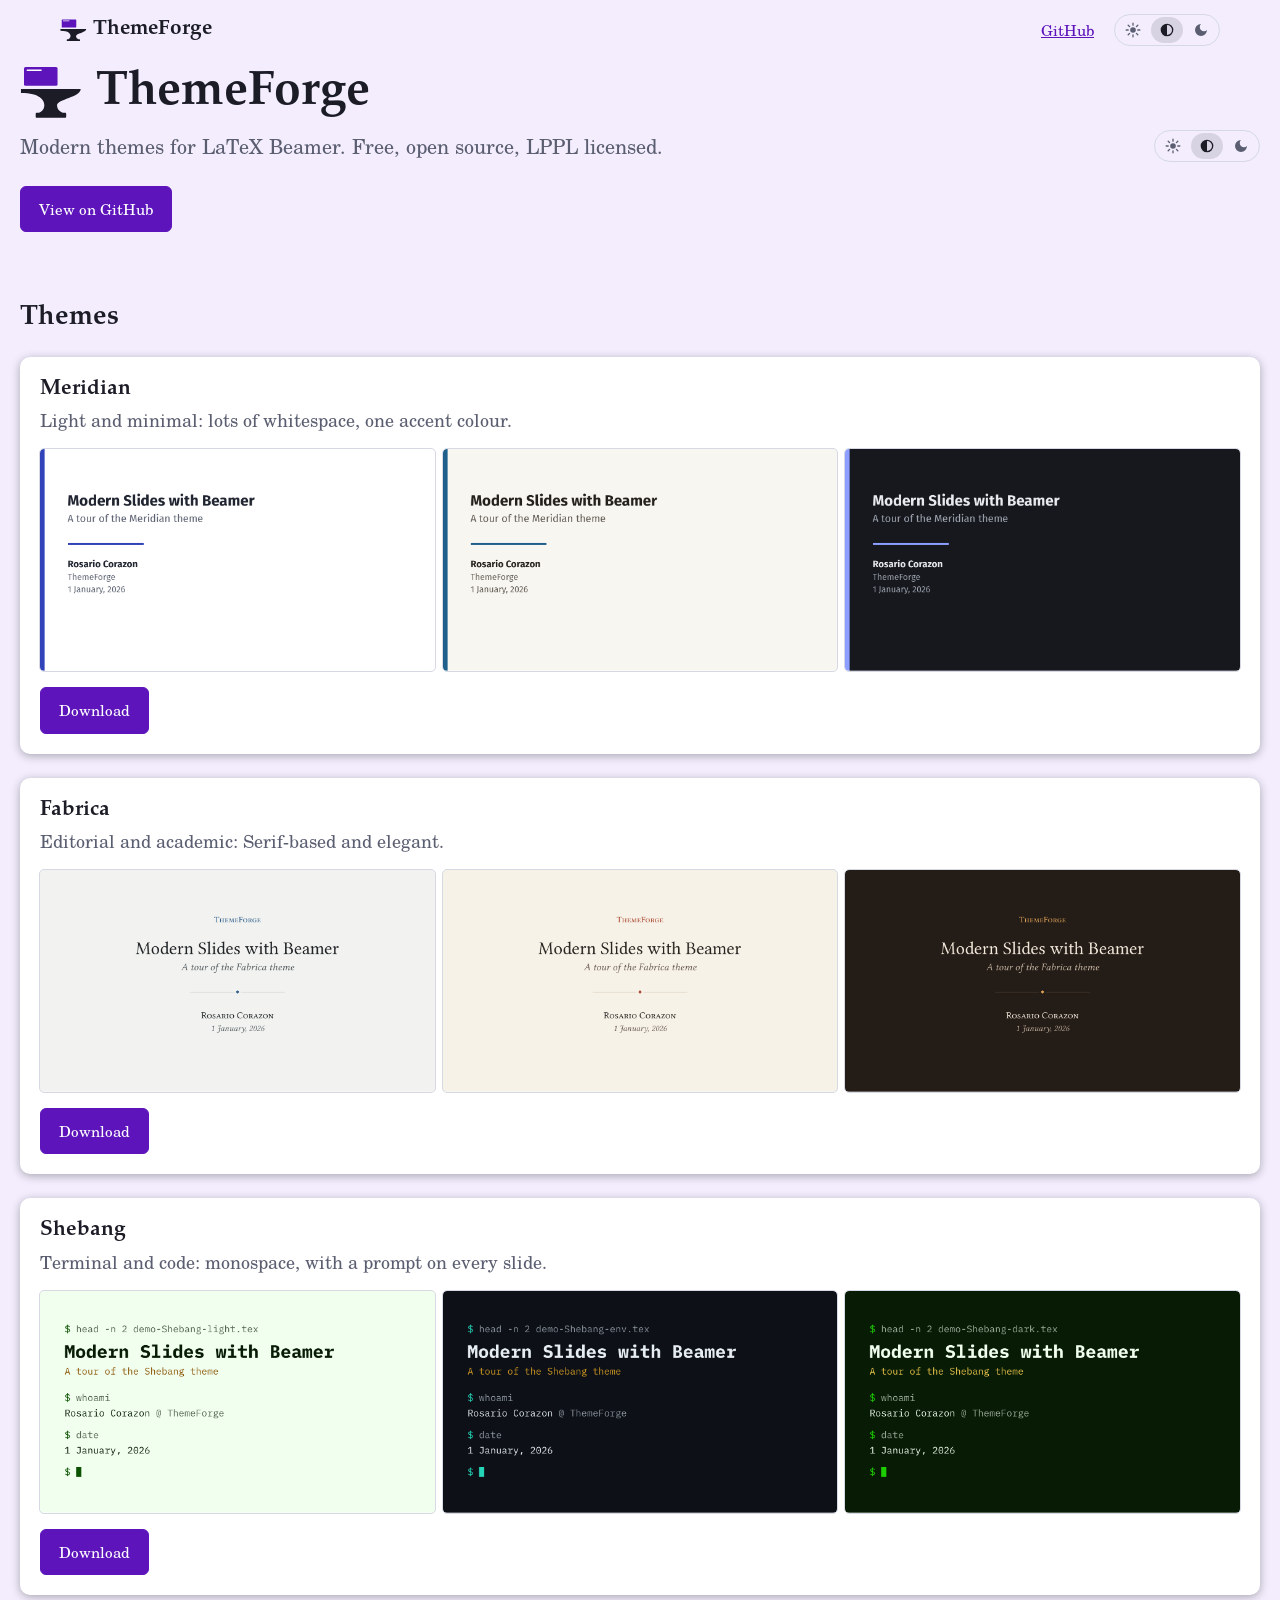
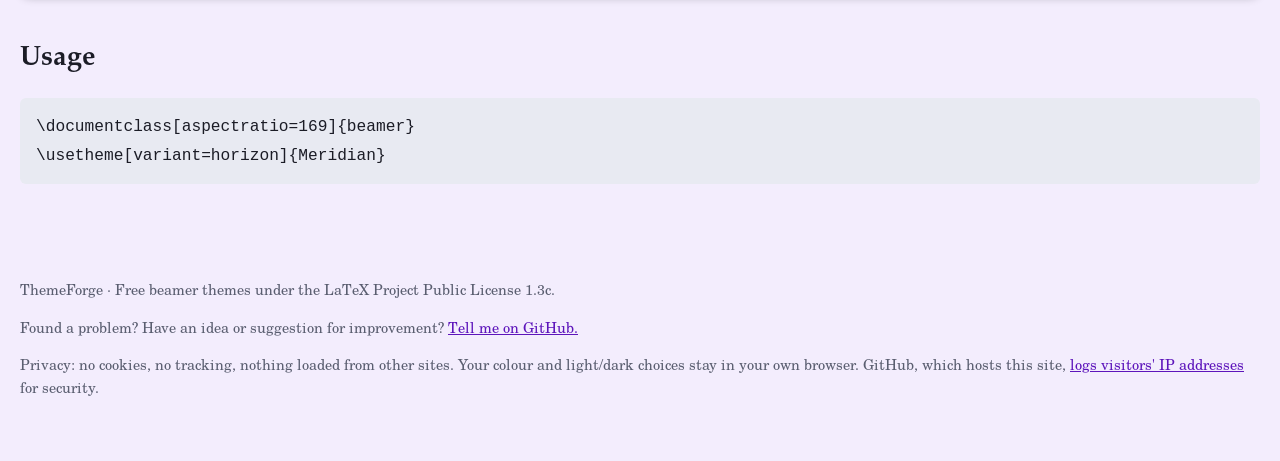
==== commit 2c48e7dc: "Theme Shebang is live." ====
--- a/docs/index.html
+++ b/docs/index.html
@@ -9,12 +9,16 @@
     <meta name="description" content="Free, modern themes for LaTeX Beamer presentations.">
     <meta property="og:type" content="website">
     <meta property="og:site_name" content="ThemeForge">
-    <meta property="og:title" content="Themeforge, modern beamer themes">
+    <meta property="og:title" content="ThemeForge &middot; modern LaTeX beamer themes">
     <meta property="og:url" content="https://rose-ember-forge.github.io/ThemeForge/">
-    <meta property="og:url" content="https://rose-ember-forge.github.io/ThemeForge/img/og-home.png">
+    <meta property="og:image" content="https://rose-ember-forge.github.io/ThemeForge/img/og-home.png">
+    <meta property="og:image:alt" content="ThemeForge anvil next to ThemeForge logotype">
+    <meta property="og:description" content="Free, modern themes for LaTeX Beamer presentations. Each theme comes in three variants and a live preview.">
+    <meta name="twitter:card" content="summary_large_image">
     <link rel="stylesheet" href="style.css">
     <link rel="icon" href="icons/favicon.svg" type="image/svg+xml">
     <link rel="apple-touch-icon" href="icons/apple-touch-icon.png">
+    <link rel="canonical" href="https://rose-ember-forge.github.io/ThemeForge/">
     <script src="home.js" defer></script>
 </head>
 
@@ -67,28 +71,39 @@
         <div class="cards">
 
             <article class="card">
-              <h3><a href="themes/Meridian/">Meridian</a></h3>
-              <p>Light and minimal: lots of whitespace, one accent colour.</p>
-              <div class="thumbs">
-                <img src="themes/Meridian/img/Meridian-zenith.png" alt="Meridian, zenith variant" loading="lazy">
-                <img src="themes/Meridian/img/Meridian-horizon.png" alt="Meridian, horizon variant" loading="lazy">
-                <img src="themes/Meridian/img/Meridian-nadir.png"  alt="Meridian, nadir variant" loading="lazy">
-              </div>
-              <a class="button" href="https://github.com/rose-ember-forge/ThemeForge/releases/latest/download/ThemeForge-Meridian.zip">Download</a>
+                <h3><a href="themes/Meridian/">Meridian</a></h3>
+                <p>Light and minimal: lots of whitespace, one accent colour.</p>
+                <div class="thumbs">
+                    <img src="themes/Meridian/img/Meridian-zenith.png" alt="Meridian, zenith variant" loading="lazy">
+                    <img src="themes/Meridian/img/Meridian-horizon.png" alt="Meridian, horizon variant" loading="lazy">
+                    <img src="themes/Meridian/img/Meridian-nadir.png"  alt="Meridian, nadir variant" loading="lazy">
+                </div>
+                <a class="button" href="https://github.com/rose-ember-forge/ThemeForge/releases/latest/download/ThemeForge-Meridian zip">Download</a>
             </article>
 
             <article class="card">
-              <h3><a href="themes/Fabrica/">Fabrica</a></h3>
-              <p>Editorial and academic: Serif-based and elegant.</p>
-              <div class="thumbs">
-                <img src="themes/Fabrica/img/Fabrica-linen.png" alt="Fabrica, linen variant" loading="lazy">
-                <img src="themes/Fabrica/img/Fabrica-paper.png" alt="Fabrica, paper variant" loading="lazy">
-                <img src="themes/Fabrica/img/Fabrica-walnut.png" alt="Fabrica, walnut variant" loading="lazy">
-              </div>
-              <a class="button" href="https://github.com/rose-ember-forge/ThemeForge/releases/latest/download/ThemeForge-Fabrica.zip">Download</a>
+                <h3><a href="themes/Fabrica/">Fabrica</a></h3>
+                <p>Editorial and academic: Serif-based and elegant.</p>
+                <div class="thumbs">
+                    <img src="themes/Fabrica/img/Fabrica-linen.png" alt="Fabrica, linen variant" loading="lazy">
+                    <img src="themes/Fabrica/img/Fabrica-paper.png" alt="Fabrica, paper variant" loading="lazy">
+                    <img src="themes/Fabrica/img/Fabrica-walnut.png" alt="Fabrica, walnut variant" loading="lazy">
+                </div>
+                <a class="button" href="https://github.com/rose-ember-forge/ThemeForge/releases/latest/download/ThemeForge-Fabrica.zip">Download</a>
             </article>
 
-            <article class="card is-forging">
+            <article class="card">
+                <h3><a href="themes/Shebang/">Shebang</a></h3>
+                <p>Terminal and code: monospace, with a prompt on every slide.</p>
+                <div class="thumbs">
+                    <img src="themes/Shebang/img/Shebang-light.png" alt="Shebang, light variant" loading="lazy">
+                    <img src="themes/Shebang/img/Shebang-env.png" alt="Shebang, env variant" loading="lazy">
+                    <img src="themes/Shebang/img/Shebang-dark.png" alt="Shebang, dark variant" loading="lazy">
+                </div>
+                <a class="button" href="https://github.com/rose-ember-forge/ThemeForge/releases/latest/download/ThemeForge-Shebang.zip">Download</a>
+              </article>
+
+            <!-- <article class="card is-forging">
                 <h3><a href="forge/">New Theme</a></h3>
                 <p>There is a new theme tempering in the forge. It will show up here when done.</p>
                 <div class="thumbs">
@@ -97,7 +112,7 @@
                 </div>
                 <span class="button forge-btn">In the Forge. . .</span>
             </article>
-        
+         -->
         </div>
     </section>
 
--- a/docs/style.css
+++ b/docs/style.css
@@ -540,6 +540,9 @@
 	display: grid; 
 	gap: 14px; 
 }
+
+.panel .inner, .panel .inner * { transition: none !important; }
+
 .panel[open] > summary { background: linear-gradient(var(--line), var(--line)) center bottom / 95% 1px no-repeat; }
 .panel[open] .inner { padding-top: 18px; }
 .swatches { 
@@ -598,6 +601,9 @@
 	line-height: 1.45;
 	color: var(--muted);
 }
+
+.grades, .grades * { transition: none !important; }
+
 .grades h3 { margin: 0 0 6px; font-size: .95rem; color: var(--ink); }
 .grades p { margin: 0 0 8px; }
 .grades dl { margin: 0; display: grid; grid-template-columns: auto 1fr; gap: 4px 10px; }
